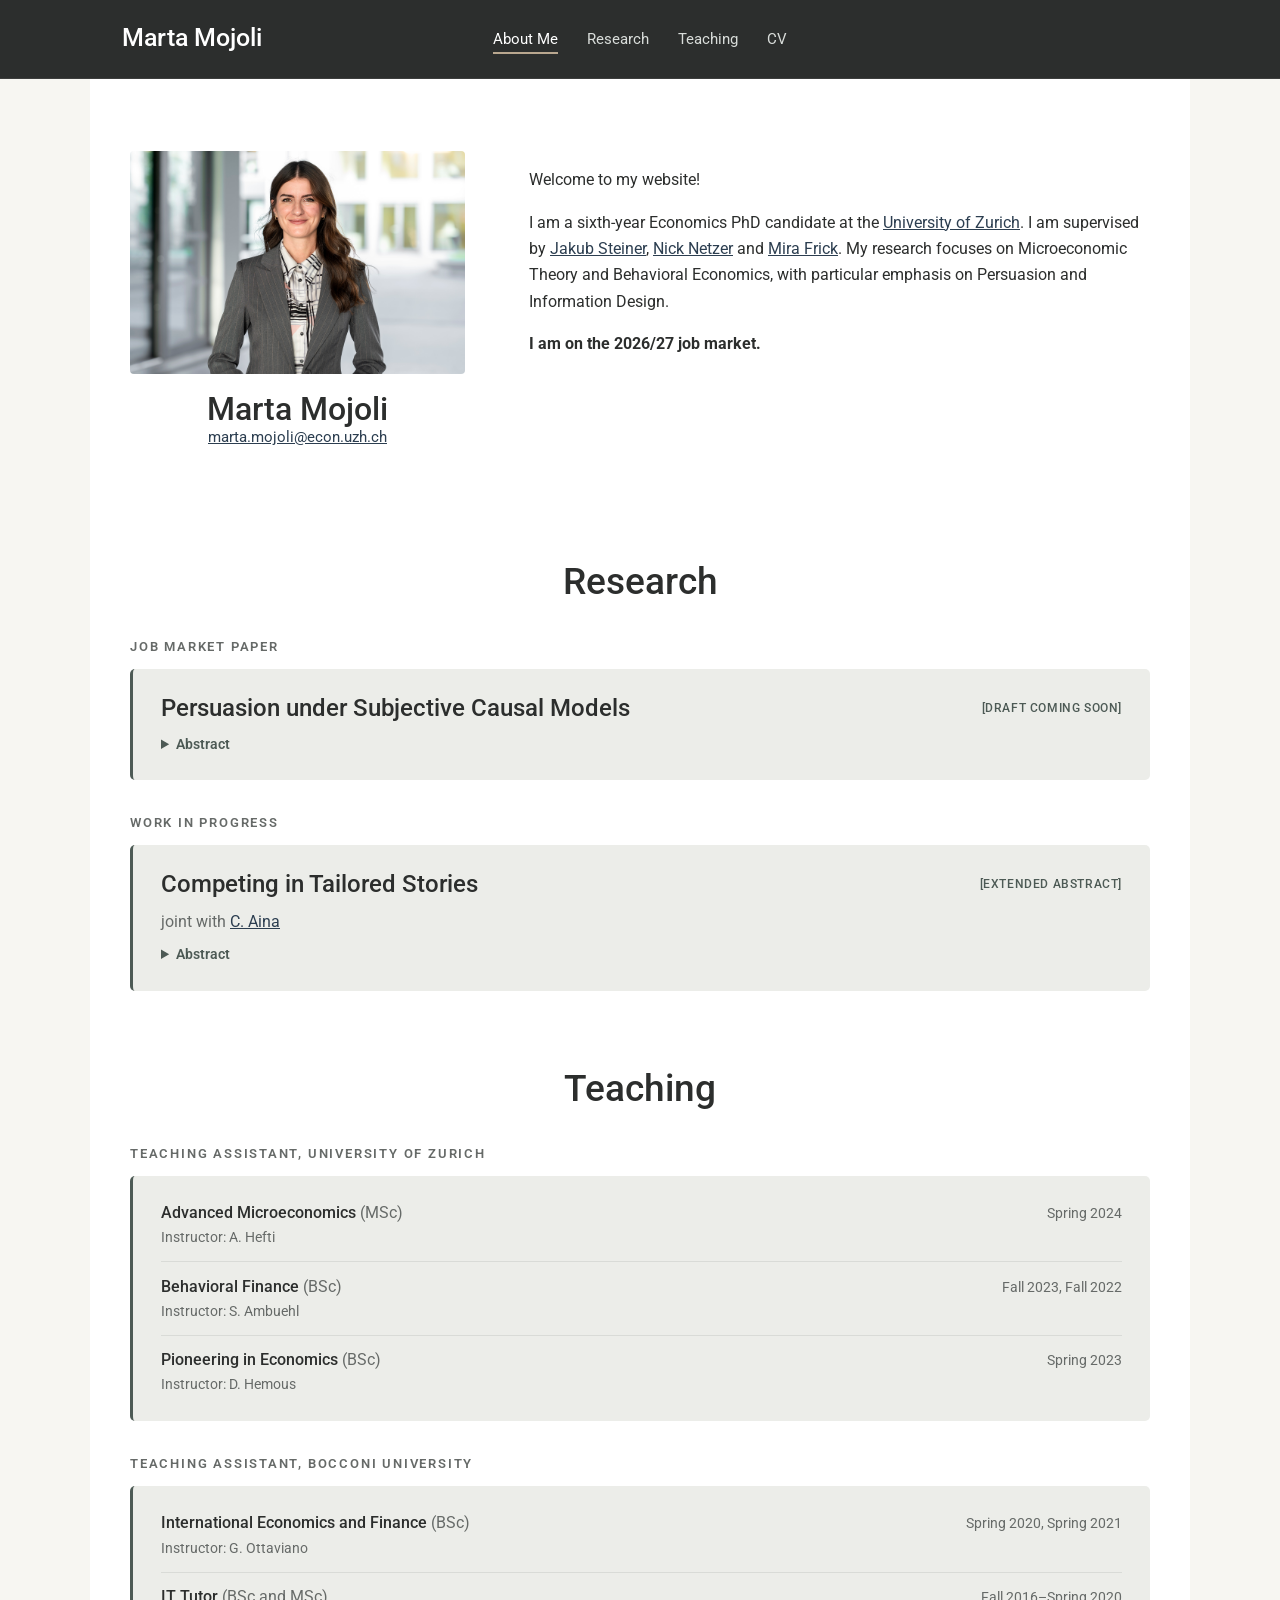
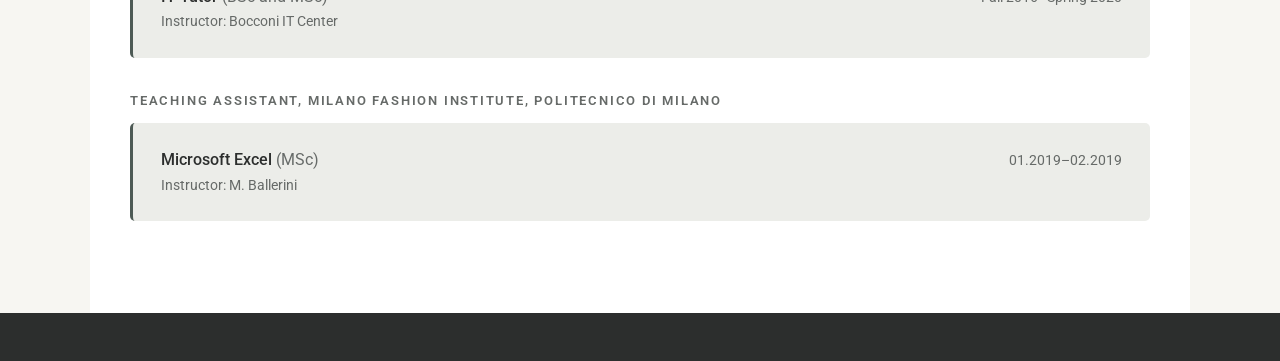
==== index.html @ 92c89078 "Update homepage title and navigation structure" ====
<!DOCTYPE html>
<html lang="en">
<head>
    <meta charset="UTF-8">
    <meta name="viewport" content="width=device-width, initial-scale=1.0">
    <title>Marta Mojoli</title>
    <link rel="stylesheet" href="styles.css">
</head>
<body>
    <nav class="navbar">
        <div class="nav-container">
            <h1 class="nav-title">Marta Mojoli</h1>
            <ul class="nav-menu">
                <li><a href="#about">About Me</a></li>
                <li><a href="#research">Research</a></li>
                <li><a href="#teaching">Teaching</a></li>
                <li><a href="assets/cv.pdf" target="_blank" rel="noopener noreferrer">CV</a></li>
                <!-- <li><a href="contact.html">Contact</a></li> -->
            </ul>
        </div>
    </nav>

    <main class="container">
        <section id="about" class="about-section">
            <div class="about-content">
                <div class="profile-photo">
                    <img src="assets/profile.jpg" alt="Profile Photo" onerror="this.src='assets/placeholder.svg'">
                </div>
                <div class="profile-caption">
                    <h2 class="profile-name">Marta Mojoli</h2>
                    <p class="email"><a href="mailto:marta.mojoli@econ.uzh.ch" style="color: #2c3e50">marta.mojoli@econ.uzh.ch</a></p>
                </div>
                <div class="about-text">
                    <p>Welcome to my website!</p>
                    <p>I am a sixth-year Economics PhD candidate at the <a href="https://www.econ.uzh.ch/en.html" target="_blank" rel="noopener noreferrer" style="color: #2c3e50;">University of Zurich</a>. I am supervised by <a href="https://home.cerge-ei.cz/steiner/" target="_blank" rel="noopener noreferrer" style="color: #2c3e50;">Jakub Steiner</a>, <a href="https://www.econ.uzh.ch/en/people/faculty/netzer.html" target="_blank" rel="noopener noreferrer" style="color: #2c3e50;">Nick Netzer</a> and <a href="https://sites.google.com/site/mirafrickecon/home" target="_blank" rel="noopener noreferrer" style="color: #2c3e50;">Mira Frick</a>. My research focuses on Microeconomic Theory and Behavioral Economics, with particular emphasis on Persuasion and Information Design.</p>
                    <p><strong>I am on the 2026/27 job market.</strong></p>
                </div>
            </div>
        </section>

        <section id="research" class="research-section">
            <h2>Research</h2>

            <p class="research-label">Job Market Paper</p>

            <div class="paper">
                <div class="paper-header">
                    <h4 class="paper-title">Persuasion under Subjective Causal Models</h4>
                    <span class="paper-tag">[draft coming soon]</span>
                </div>
                <details class="paper-abstract">
                    <summary>Abstract</summary>
                    <p>
                        Can a sender exploit the way a receiver interprets information? I study persuasion when the receiver interprets the sender's signal through a subjective causal model, which the sender knows but does not control. The answer depends on whether the receiver regards the signal as a consequence of the state or as one of its causes. In the first case, the sender never gains from a signal that the receiver misinterprets: the sender is weakly worse off than against a Bayesian receiver, and the receiver is never worse off than without information. In the second case, the receiver's posteriors across signal realizations might not average to the prior. The sender can then be strictly better off, and his gain is the receiver's loss: she can be harmed by information that she values.
                    </p>
                </details>
                <!-- <div class="paper-links">
                    <a href="assets/papers/paper1.pdf" class="btn" target="_blank" rel="noopener noreferrer">PDF</a>
                    <a href="assets/slides/paper1_slides.pdf" class="btn" target="_blank" rel="noopener noreferrer">Slides</a>
                </div> -->
            </div>

            <p class="research-label">Work in Progress</p>

            <div class="paper">
                <div class="paper-header">
                    <h4 class="paper-title">Competing in Tailored Stories</h4>
                    <a href="assets/papers/extended_abstract_CTS.pdf" class="paper-tag" target="_blank" rel="noopener noreferrer">[extended abstract]</a>
                </div>
                <p class="paper-authors">joint with <a href="https://chiaraaina.github.io/" target="_blank" rel="noopener noreferrer" style="color: #2c3e50;">C. Aina</a></p>
                <details class="paper-abstract">
                    <summary>Abstract</summary>
                    <p>
                        We study the competition among senders in the supply of models. For example, politicians compete to supply voters with models to interpret data on immigration or economic outcomes; brokers might want clients to interpret the same firm’s performance differently, driven by different incentives. The senders' strategies and the receiver’s beliefs vary with respect to the incentives of the parties involved.
                    </p>
                </details>
                <!-- <div class="paper-links">
                    <a href="assets/papers/paper2.pdf" class="btn" target="_blank" rel="noopener noreferrer">PDF</a>
                    <a href="assets/slides/paper2_slides.pdf" class="btn" target="_blank" rel="noopener noreferrer">Slides</a>
                </div> -->
            </div>
        </section>

        <section id="teaching" class="teaching-section">
    <h2>Teaching</h2>

    <p class="research-label">Teaching Assistant, University of Zurich</p>

    <div class="paper">
        <ul class="course-list">
            <li class="course">
                <div>
                    <p class="course-name">Advanced Microeconomics <span class="course-level">(MSc)</span></p>
                    <p class="course-instructor">Instructor: A. Hefti</p>
                </div>
                <p class="course-term">Spring 2024</p>
            </li>
            <li class="course">
                <div>
                    <p class="course-name">Behavioral Finance <span class="course-level">(BSc)</span></p>
                    <p class="course-instructor">Instructor: S. Ambuehl</p>
                </div>
                <p class="course-term">Fall 2023, Fall 2022</p>
            </li>
            <li class="course">
                <div>
                    <p class="course-name">Pioneering in Economics <span class="course-level">(BSc)</span></p>
                    <p class="course-instructor">Instructor: D. Hemous</p>
                </div>
                <p class="course-term">Spring 2023</p>
            </li>
        </ul>
    </div>

    <p class="research-label">Teaching Assistant, Bocconi University</p>

    <div class="paper">
        <ul class="course-list">
            <li class="course">
                <div>
                    <p class="course-name">International Economics and Finance <span class="course-level">(BSc)</span></p>
                    <p class="course-instructor">Instructor: G. Ottaviano</p>
                </div>
                <p class="course-term">Spring 2020, Spring 2021</p>
            </li>
            <li class="course">
                <div>
                    <p class="course-name">IT Tutor <span class="course-level">(BSc and MSc)</span></p>
                    <p class="course-instructor">Instructor: Bocconi IT Center</p>
                </div>
                <p class="course-term">Fall 2016–Spring 2020</p>
            </li>
        </ul>
    </div>

    <p class="research-label">Teaching Assistant, Milano Fashion Institute, Politecnico di Milano</p>

    <div class="paper">
        <ul class="course-list">
            <li class="course">
                <div>
                    <p class="course-name">Microsoft Excel <span class="course-level">(MSc)</span></p>
                    <p class="course-instructor">Instructor: M. Ballerini</p>
                </div>
                <p class="course-term">01.2019–02.2019</p>
            </li>
        </ul>
    </div>
</section>

    </main>

    <footer>

    </footer>

    <script>
        // Highlight the menu entry of the section currently on screen
        const menuLinks = document.querySelectorAll('.nav-menu a[href^="#"]');
        const menuSections = [...menuLinks].map(a => document.querySelector(a.getAttribute('href')));

        function highlightMenu() {
            // a section counts as current once its top passes a line one third down the window
            const line = window.innerHeight / 3;
            let current = 0;
            menuSections.forEach((section, i) => {
                if (section.getBoundingClientRect().top <= line) current = i;
            });
            // at the very bottom of the page the last section wins
            if (window.innerHeight + window.scrollY >= document.documentElement.scrollHeight - 2) {
                current = menuSections.length - 1;
            }
            menuLinks.forEach((a, i) => a.classList.toggle('active', i === current));
        }

        window.addEventListener('scroll', highlightMenu, { passive: true });
        window.addEventListener('resize', highlightMenu);
        highlightMenu();
    </script>
</body>
</html>
---- styles.css ----
/* =========================================================
   FONTS
   ========================================================= */

@import url('https://fonts.googleapis.com/css2?family=Roboto:wght@400;500;600;700&display=swap');


/* =========================================================
   COLORS
   ========================================================= */

:root {

    /* Backgrounds */
    --background: #F7F6F2;
    --surface: #FFFFFF;
    --surface-soft: #ECEDE9;

    /* Text */
    --text: #2C2E2D;
    --text-muted: #666A68;

    /* Accent */
    --accent: #4D5A55;
    --accent-dark: #3B4743;
    --accent-light: #DCE2DF;

    /* Borders */
    --border: #D9DBD7;

    /* Navigation */
    --navbar: #2C2E2D;

    /* Secondary accent */
    --taupe: #B9A78F;
}


/* =========================================================
   GLOBAL STYLES
   ========================================================= */

* {
    margin: 0;
    padding: 0;
    box-sizing: border-box;

    font-family: 'Roboto', sans-serif;
}

html {
    scroll-behavior: smooth;
    font-family: 'Roboto', sans-serif;
}

body {
    font-family: 'Roboto', sans-serif;
    line-height: 1.65;
    color: var(--text);
    background-color: var(--background);
}


/* Make sure form elements also use Roboto */

button,
input,
textarea,
select {
    font-family: 'Roboto', sans-serif;
}


/* =========================================================
   NAVIGATION BAR
   ========================================================= */

.navbar {
    background-color: var(--navbar);
    color: #FFFFFF;

    padding: 1.15rem 0;

    border-bottom: 1px solid rgba(255, 255, 255, 0.08);

    position: sticky;
    top: 0;
    z-index: 1000;
}

.nav-container {
    max-width: 1100px;
    margin: 0 auto;
    padding: 0 2rem;

    display: grid;
    grid-template-columns: 1fr auto 1fr;
    align-items: center;
}

/* .nav-container {
    max-width: 1100px;
    margin: 0 auto;
    padding: 0 2rem;

    display: flex;
    justify-content: space-between;
    align-items: center;
    flex-wrap: wrap;
} */

.nav-title {
    font-size: 1.55rem;
    font-weight: 500;
    color: #FFFFFF;
}

.nav-menu {
    display: flex;
    list-style: none;
    gap: 1.8rem;
}

.nav-menu a {
    color: #D9DDDA;

    text-decoration: none;

    font-size: 0.92rem;
    font-weight: 400;

    transition: color 0.2s ease;
}

.nav-menu a:hover,
.nav-menu a.active {
    color: #B9C5BF;
}

/* Menu entry of the section currently on screen (set by the script at the end of index.html) */
.nav-menu a.active {
    color: #FFFFFF;
    padding-bottom: 0.3rem;
    border-bottom: 2px solid var(--taupe);
}


/* =========================================================
   MAIN CONTAINER
   ========================================================= */

.container {
    max-width: 1100px;
    margin: 0 auto;

    padding: 4rem 2.5rem;

    background-color: var(--surface);

    box-shadow: none;
    border-radius: 0;

    min-height: calc(100vh - 150px);
}


/* =========================================================
   ONE-PAGE LAYOUT
   ========================================================= */

/* Keep the sticky navigation bar from covering a section title reached from a menu link */
main section {
    scroll-margin-top: 90px;
}

.research-section {
    padding-top: 3rem;
}


/* =========================================================
   ABOUT ME
   ========================================================= */

.about-section {
    padding: 0.5rem 0 4rem;
}

/* Two columns. Row 1: photo and text, centered on each other.
   Row 2: name and email, under the photo. */
.about-content {
    display: grid;
    grid-template-columns: 335px 1fr;   /* first value = photo width (was 300px) */
    gap: 0 4rem;
    align-items: center;
}

/* .about-content {
    display: flex;
    gap: 4rem;
    align-items: center;
    flex-wrap: wrap;
} */

/* .profile-photo {
    flex: 0 0 300px;
} */

.profile-photo {
    flex: 0 0 335px;
}

.profile-caption {
    text-align: center;
}

.profile-name {
    margin-top: 1rem;
    font-size: 2rem;
    font-weight: 500;
    line-height: 1.2;
    color: var(--text);
}

.profile-caption .email {
    margin-top: 0;        /* space between name and email (was 0.3rem) */
    line-height: 1.3;     /* tighter line box, also brings the email closer to the name */
    font-size: 0.95rem;
    color: var(--text-muted);
}

.profile-photo img {
    display: block;   /* no stray gap under the image, so the text centers on the picture itself */
    width: 100%;
    height: auto;

    border-radius: 4px;

    box-shadow: none;
}

.about-text {
    flex: 1;
    min-width: 300px;

    grid-column: 2;
    grid-row: 1;
}

.about-text h2 {
    color: var(--text);

    margin-bottom: 0.6rem;

    font-size: 3rem;
    font-weight: 500;
    line-height: 1.1;
}

.about-text p {
    margin-bottom: 1rem;
    text-align: left;
}

/* The last paragraph's bottom margin would shift the text block off center */
.about-text p:last-child {
    margin-bottom: 0;
}

.about-text .email {
    font-style: normal;

    color: var(--text-muted);

    margin-top: 0.5rem;
    margin-bottom: 1.5rem;

    font-size: 0.95rem;
}


/* =========================================================
   SECTION HEADINGS
   ========================================================= */

.research-section h2,
.teaching-section h2,
.cv-section h2,
.contact-section h2 {
    color: var(--text);

    margin-bottom: 2rem;

    font-size: 2.3rem;
    font-weight: 500;
    line-height: 1.2;
}

/* The "Research" and "Teaching" titles are centered */
.research-section h2,
.teaching-section h2 {
    text-align: center;
}

.research-category {
    margin-bottom: 3rem;
}

.research-category h3 {
    color: var(--text-muted);

    font-size: 0.82rem;
    font-weight: 600;

    letter-spacing: 0.08em;
    text-transform: uppercase;

    margin-bottom: 1.5rem;
    padding-bottom: 0.7rem;

    border-bottom: 1px solid var(--border);
}


/* =========================================================
   PAPERS
   ========================================================= */

.paper {
    background-color: var(--surface-soft);

    padding: 1.5rem 1.75rem;

    margin-bottom: 1.75rem;

    border-radius: 5px;

    border-left: 3px solid var(--accent);
}

.paper-title {
    color: var(--text);

    font-size: 1.5rem;
    font-weight: 500;

    line-height: 1.3;

    margin-bottom: 0.5rem;
}

.paper-header {
    display: flex;
    align-items: center;
    flex-wrap: wrap;

    gap: 0.75rem;

    margin-bottom: 0.5rem;
}

.paper-header .paper-title {
    margin-bottom: 0;
}

.paper-tag {
    font-size: 0.75rem;

    font-weight: 500;

    letter-spacing: 0.05em;

    color: var(--accent);

    text-decoration: none;

    text-transform: uppercase;
}

.paper-header .paper-tag {
    margin-left: auto;
}

.paper-tag:hover {
    color: var(--accent-dark);
    text-decoration: none;
}

.paper-authors {
    color: var(--text-muted);
    margin-bottom: 0.5rem;
}

.paper-venue {
    color: var(--text-muted);

    font-size: 0.95rem;

    margin-bottom: 1rem;
}

.paper-abstract {
    margin-bottom: 1rem;
    text-align: left;
}

/* Group label above a box: "Job Market Paper", "Work in Progress" */
.research-label {
    color: var(--text-muted);

    font-size: 0.8rem;
    font-weight: 600;

    letter-spacing: 0.14em;
    text-transform: uppercase;

    margin: 2rem 0 0.75rem;
}

/* Status line under the title: "Draft available upon request" */
.paper-status {
    color: var(--text-muted);

    font-size: 0.9rem;
    font-style: italic;

    margin-bottom: 0.5rem;
}

/* Collapsible abstract: the clickable word "Abstract" */
.paper-abstract summary {
    cursor: pointer;

    color: var(--accent);

    font-size: 0.9rem;
    font-weight: 600;
}

.paper-abstract summary:hover {
    color: var(--accent-dark);
}

/* The abstract text, shown when open */
.paper-abstract p {
    margin-top: 0.6rem;
}

/* Whatever comes last in a box adds no extra space at the bottom */
.paper > :last-child {
    margin-bottom: 0;
}

.paper-links {
    display: flex;
    gap: 1rem;
    flex-wrap: wrap;
}

.teaching-section {
    padding-top: 3rem;
}

.course-list {
    list-style: none;
}

/* One course per row: name and instructor on the left, terms on the right */
.course {
    display: flex;
    justify-content: space-between;
    align-items: baseline;
    gap: 1.5rem;
    padding: 0.7rem 0;
    border-top: 1px solid var(--border);
}

.course:first-child {
    border-top: none;
    padding-top: 0;
}

.course:last-child {
    padding-bottom: 0;
}

.course-name {
    font-weight: 500;
}

.course-level {
    font-weight: 400;
    color: var(--text-muted);
}

.course-instructor,
.course-term {
    color: var(--text-muted);
    font-size: 0.9rem;
}

.course-term {
    text-align: right;
    flex-shrink: 0;
}

/* =========================================================
   CV
   ========================================================= */

.cv-section h2 {
    margin-bottom: 2rem;
}

.cv-content {
    text-align: center;
    padding: 2rem 0;
}

.cv-download {
    margin: 2rem 0;
}

.cv-note {
    margin-top: 2rem;
    color: var(--text-muted);
}


/* =========================================================
   CONTACT
   ========================================================= */

.contact-content {
    display: grid;

    grid-template-columns:
        repeat(auto-fit, minmax(300px, 1fr));

    gap: 1.5rem;
}

.contact-item {
    background-color: var(--background);

    padding: 1.5rem;

    border-radius: 5px;

    border: 1px solid var(--border);
}

.contact-item h3 {
    color: var(--text);

    margin-bottom: 1rem;

    font-size: 1.35rem;
    font-weight: 500;

    display: flex;
    align-items: center;
}

.contact-item p {
    color: var(--text-muted);

    line-height: 1.8;
}

.contact-item a {
    color: var(--accent);

    text-decoration: none;

    transition: color 0.2s ease;
}

.contact-item a:hover {
    color: var(--accent-dark);
    text-decoration: underline;
}


/* =========================================================
   BUTTONS
   ========================================================= */

.btn-primary {
    display: inline-block;

    padding: 0.75rem 1.5rem;

    background-color: transparent;

    color: var(--accent);

    text-decoration: none;

    border-radius: 3px;

    border: 1px solid var(--accent);

    font-size: 0.95rem;
    font-weight: 500;

    transition:
        background-color 0.2s ease,
        color 0.2s ease,
        border-color 0.2s ease;
}

.btn-primary:hover {
    background-color: var(--accent);

    color: #FFFFFF;

    border-color: var(--accent);
}


/* =========================================================
   LINKS
   ========================================================= */

.custom-link {
    color: var(--accent);

    text-decoration: none;

    transition: color 0.2s ease;
}

.custom-link:hover {
    color: var(--accent-dark);
}


/* =========================================================
   FOOTER
   ========================================================= */

footer {
    background-color: var(--navbar);

    color: #D9DDDA;

    text-align: center;

    padding: 1.5rem;

    margin-top: 0;

    font-size: 0.85rem;
}


/* =========================================================
   RESPONSIVE DESIGN
   ========================================================= */

/* Medium widths: the text is taller than the photo, so line up its first line
   with the top of the photo and let it run alongside the photo and the name */
@media (min-width: 769px) and (max-width: 980px) {

    .about-content {
        align-items: start;
    }

    .about-text {
        grid-row: 1 / span 2;
    }
}

@media (max-width: 768px) {

    /* .nav-container {
        flex-direction: column;
        gap: 1rem;
    } */

    .nav-container {
        grid-template-columns: 1fr;
        justify-items: center;
        gap: 1rem;
    }

    .nav-menu {
        gap: 1rem;
        flex-wrap: wrap;
        justify-content: center;
    }

    .container {
        margin: 0;
        padding: 2.5rem 1.25rem;
    }

    /* .about-content {
        flex-direction: column;
        align-items: flex-start;
    } */

    .about-content {
        grid-template-columns: 1fr;
    }

    .about-text {
        grid-column: auto;
        grid-row: auto;
        margin-top: 1.5rem;
    }

    .profile-photo {
        flex: 1;
        max-width: 100%;
    }

    .about-text h2 {
        font-size: 2.5rem;
    }

    .contact-content {
        grid-template-columns: 1fr;
    }
}


@media (max-width: 480px) {

    .nav-title {
        font-size: 1.4rem;
    }

    .nav-menu {
        font-size: 0.9rem;
    }

    .research-section h2,
    .teaching-section h2,
    .cv-section h2,
    .contact-section h2 {
        font-size: 2rem;
    }

    .paper-title {
        font-size: 1.3rem;
    }
}
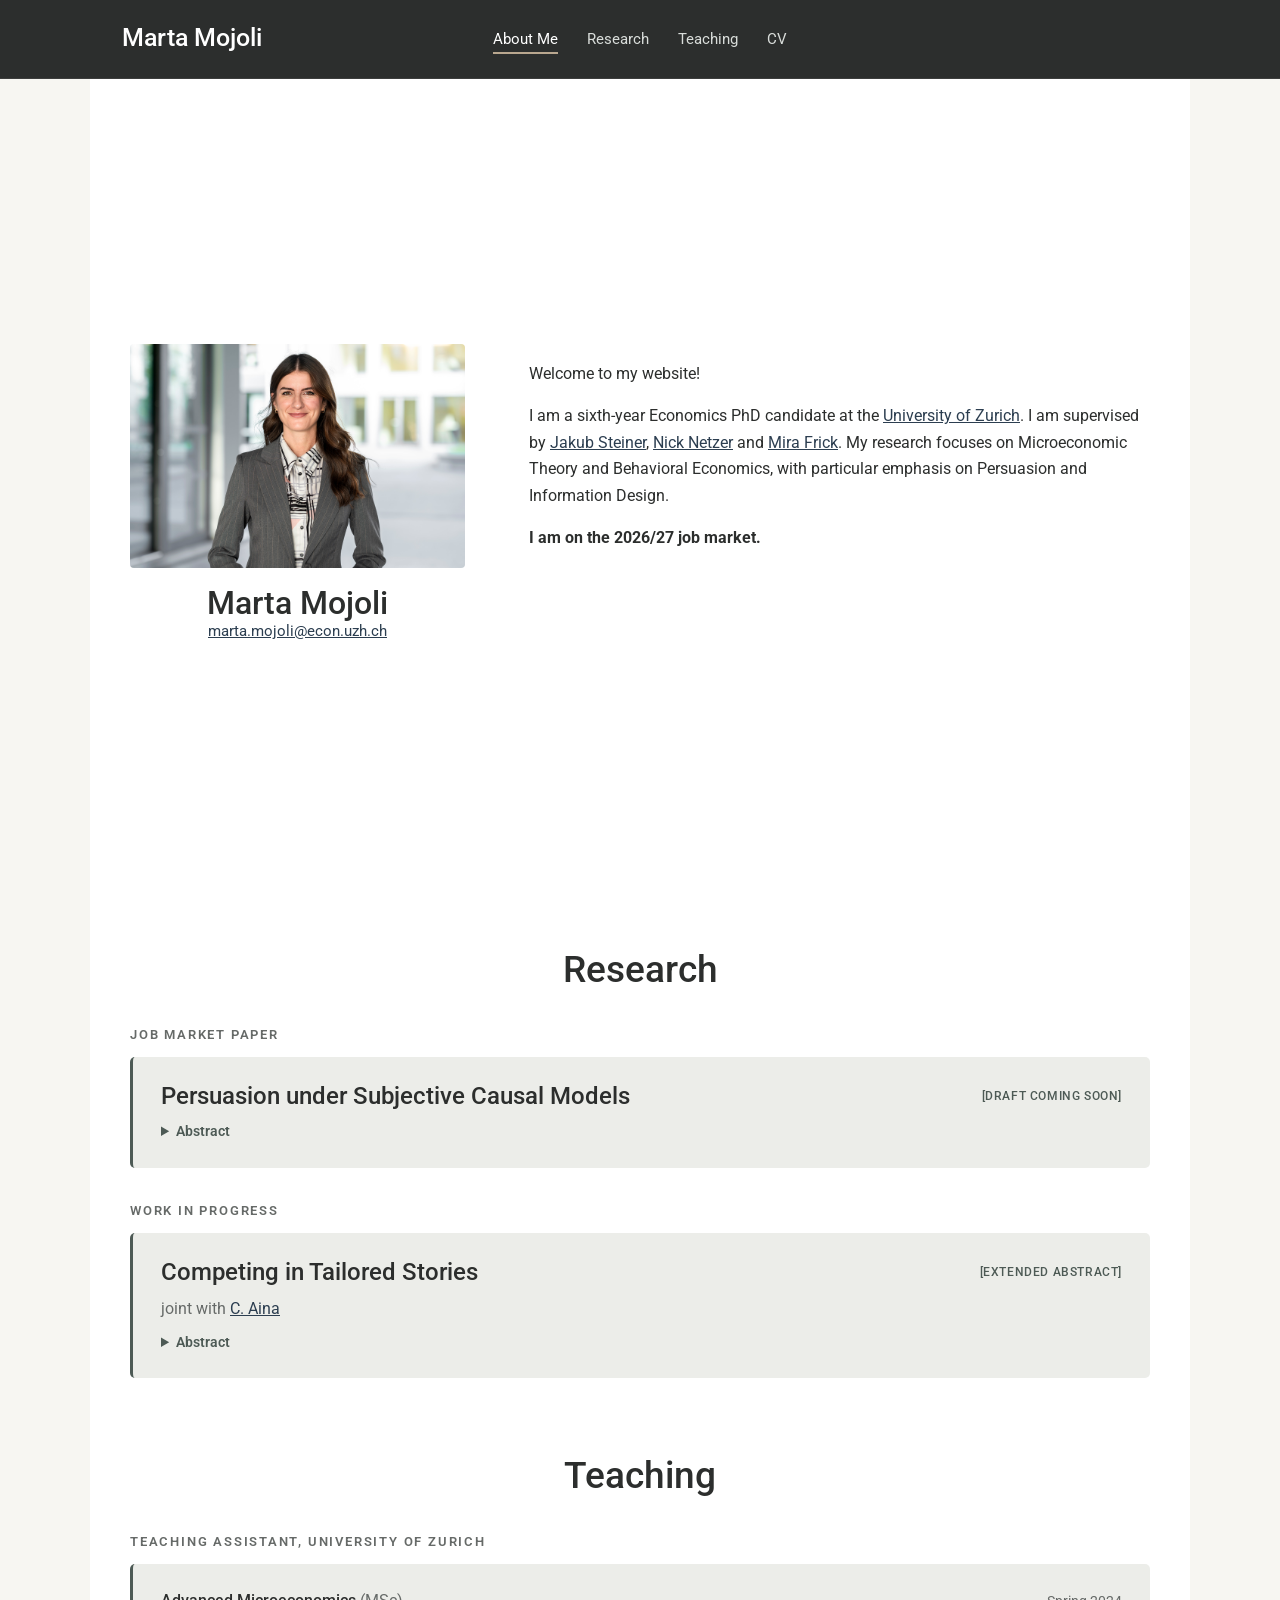
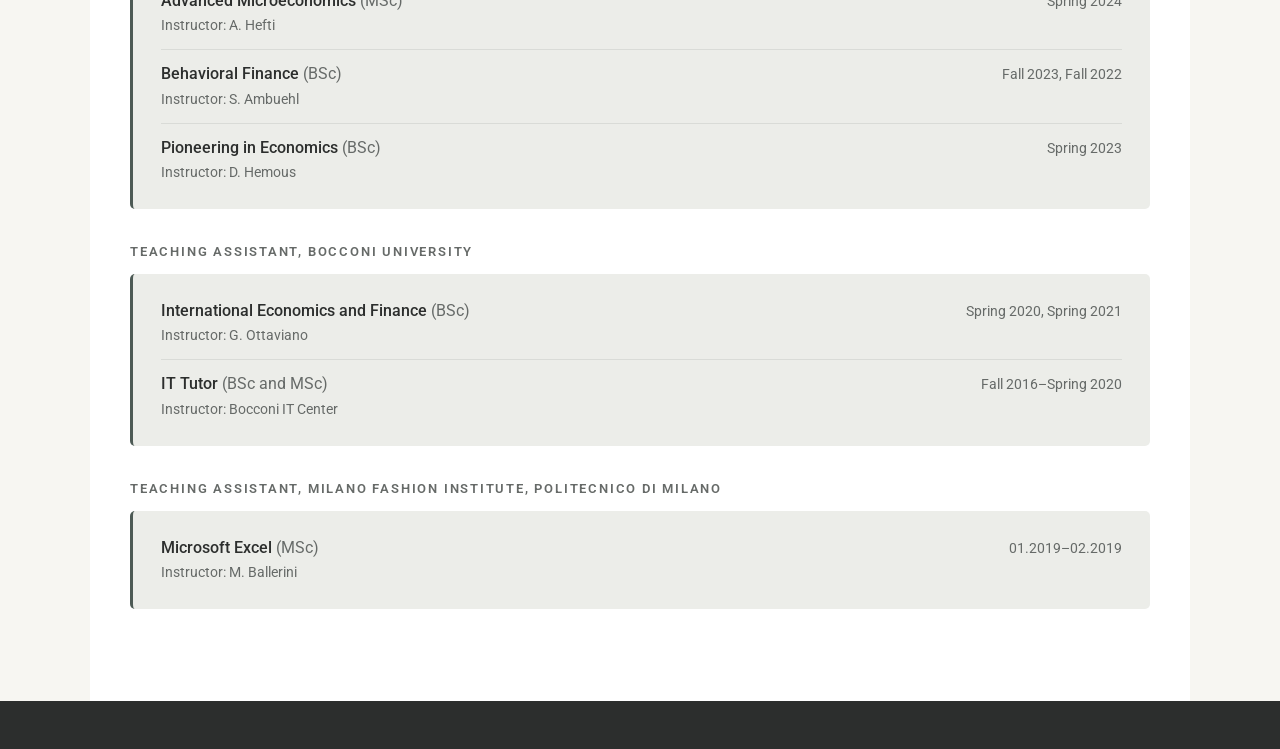
==== commit d03a268f: "Add favicon link to index.html" ====
--- a/index.html
+++ b/index.html
@@ -5,6 +5,7 @@
     <meta name="viewport" content="width=device-width, initial-scale=1.0">
     <title>Marta Mojoli</title>
     <link rel="stylesheet" href="styles.css">
+    <link rel="icon" type="image/png" href="/favicon.png">
 </head>
 <body>
     <nav class="navbar">
--- a/styles.css
+++ b/styles.css
@@ -184,6 +184,15 @@
 
 .about-section {
     padding: 0.5rem 0 4rem;
+}
+
+/* The About block fills the first screen, so Research starts below it */
+.about-section {
+    min-height: calc(100vh - 143px);
+    min-height: calc(100svh - 143px);
+    display: flex;
+    flex-direction: column;
+    justify-content: center;
 }
 
 /* Two columns. Row 1: photo and text, centered on each other.
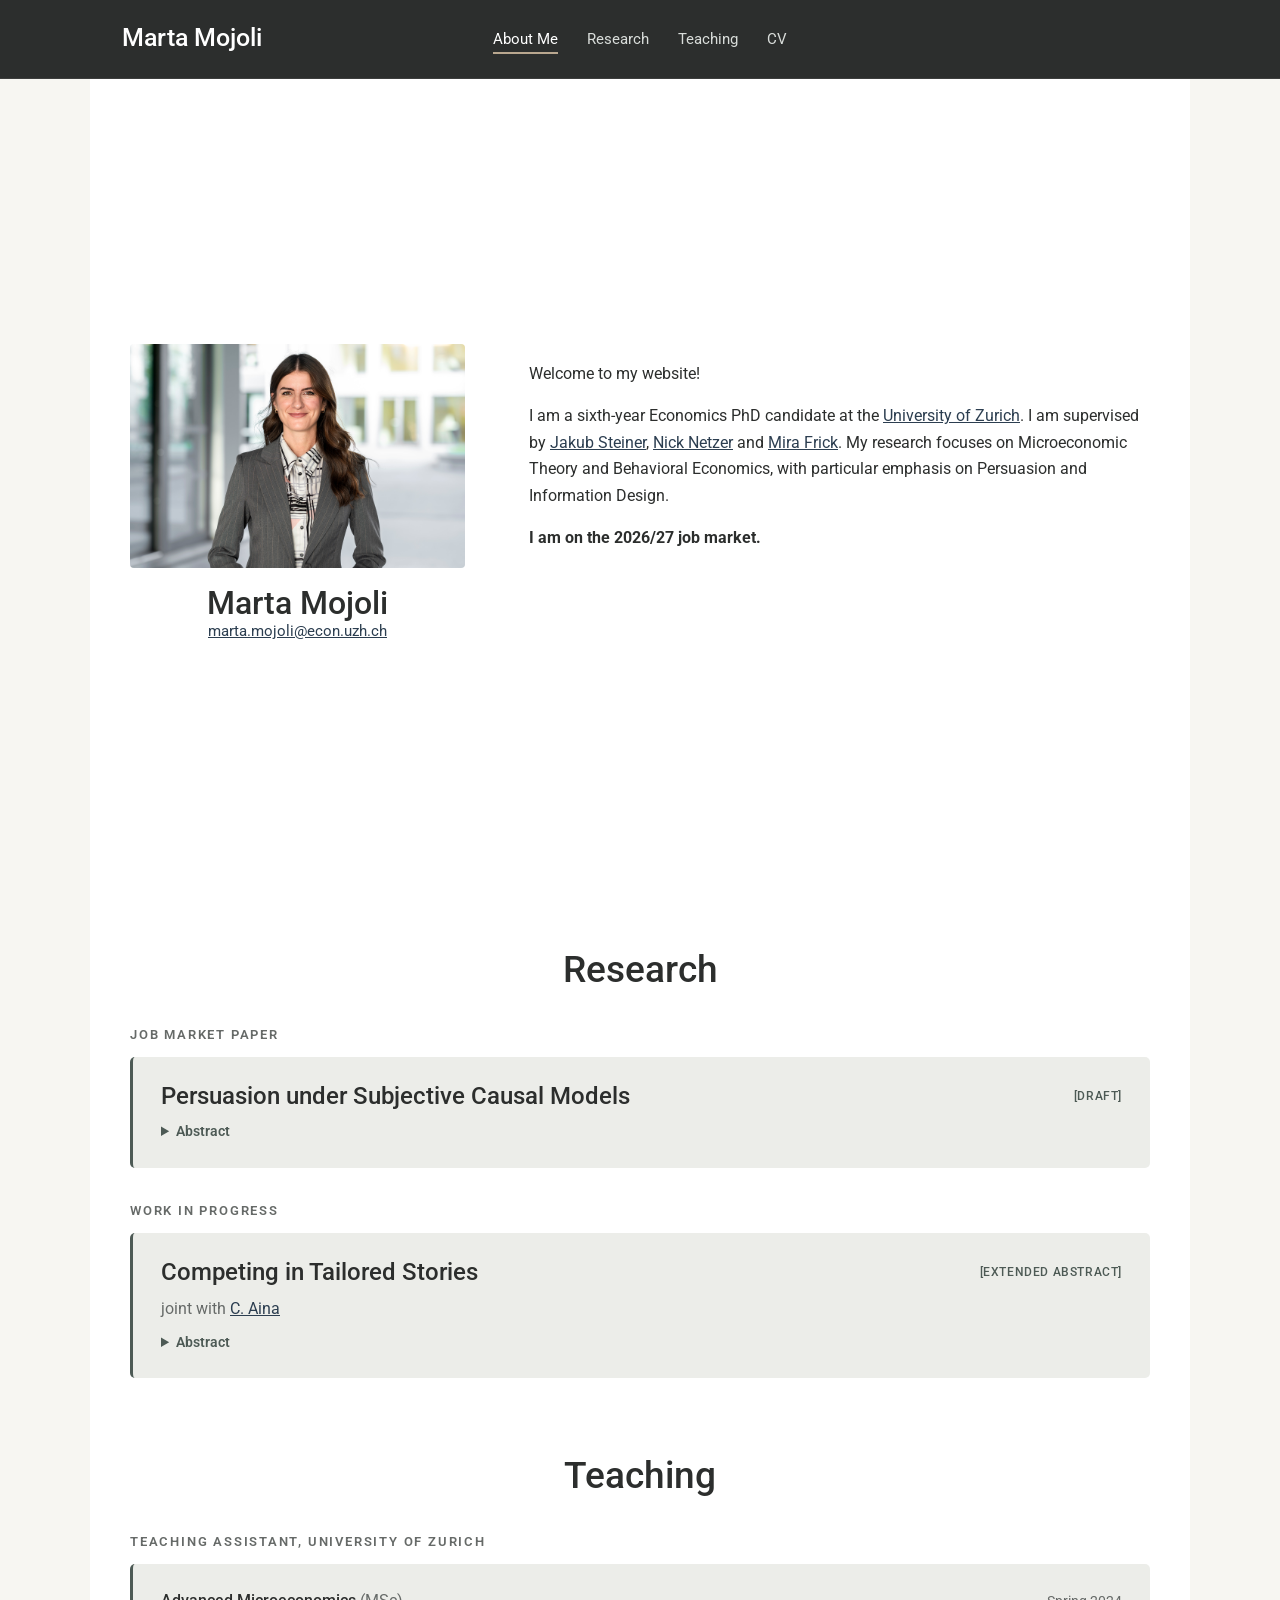
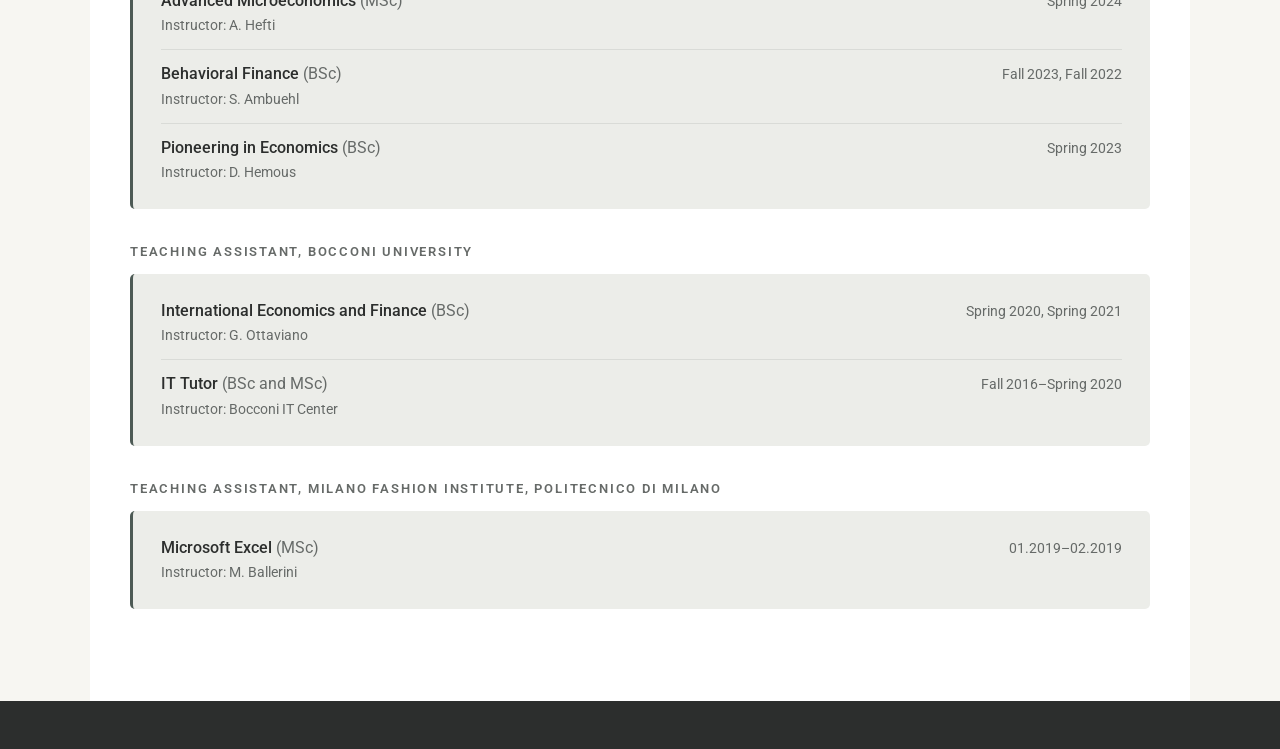
==== commit a9c95619: "Update paper tag to link to draft PDF" ====
--- a/index.html
+++ b/index.html
@@ -5,7 +5,7 @@
     <meta name="viewport" content="width=device-width, initial-scale=1.0">
     <title>Marta Mojoli</title>
     <link rel="stylesheet" href="styles.css">
-    <link rel="icon" type="image/png" href="/favicon.png">
+    <link rel="icon" type="image/png" href="favicon-editorial-dark-64.png">
 </head>
 <body>
     <nav class="navbar">
@@ -47,7 +47,8 @@
             <div class="paper">
                 <div class="paper-header">
                     <h4 class="paper-title">Persuasion under Subjective Causal Models</h4>
-                    <span class="paper-tag">[draft coming soon]</span>
+                    <a href="assets/papers/mojoli_jmp.pdf" class="paper-tag" target="_blank" rel="noopener noreferrer">[draft]</a>
+                    <!-- <span class="paper-tag">[draft coming soon]</span> -->
                 </div>
                 <details class="paper-abstract">
                     <summary>Abstract</summary>
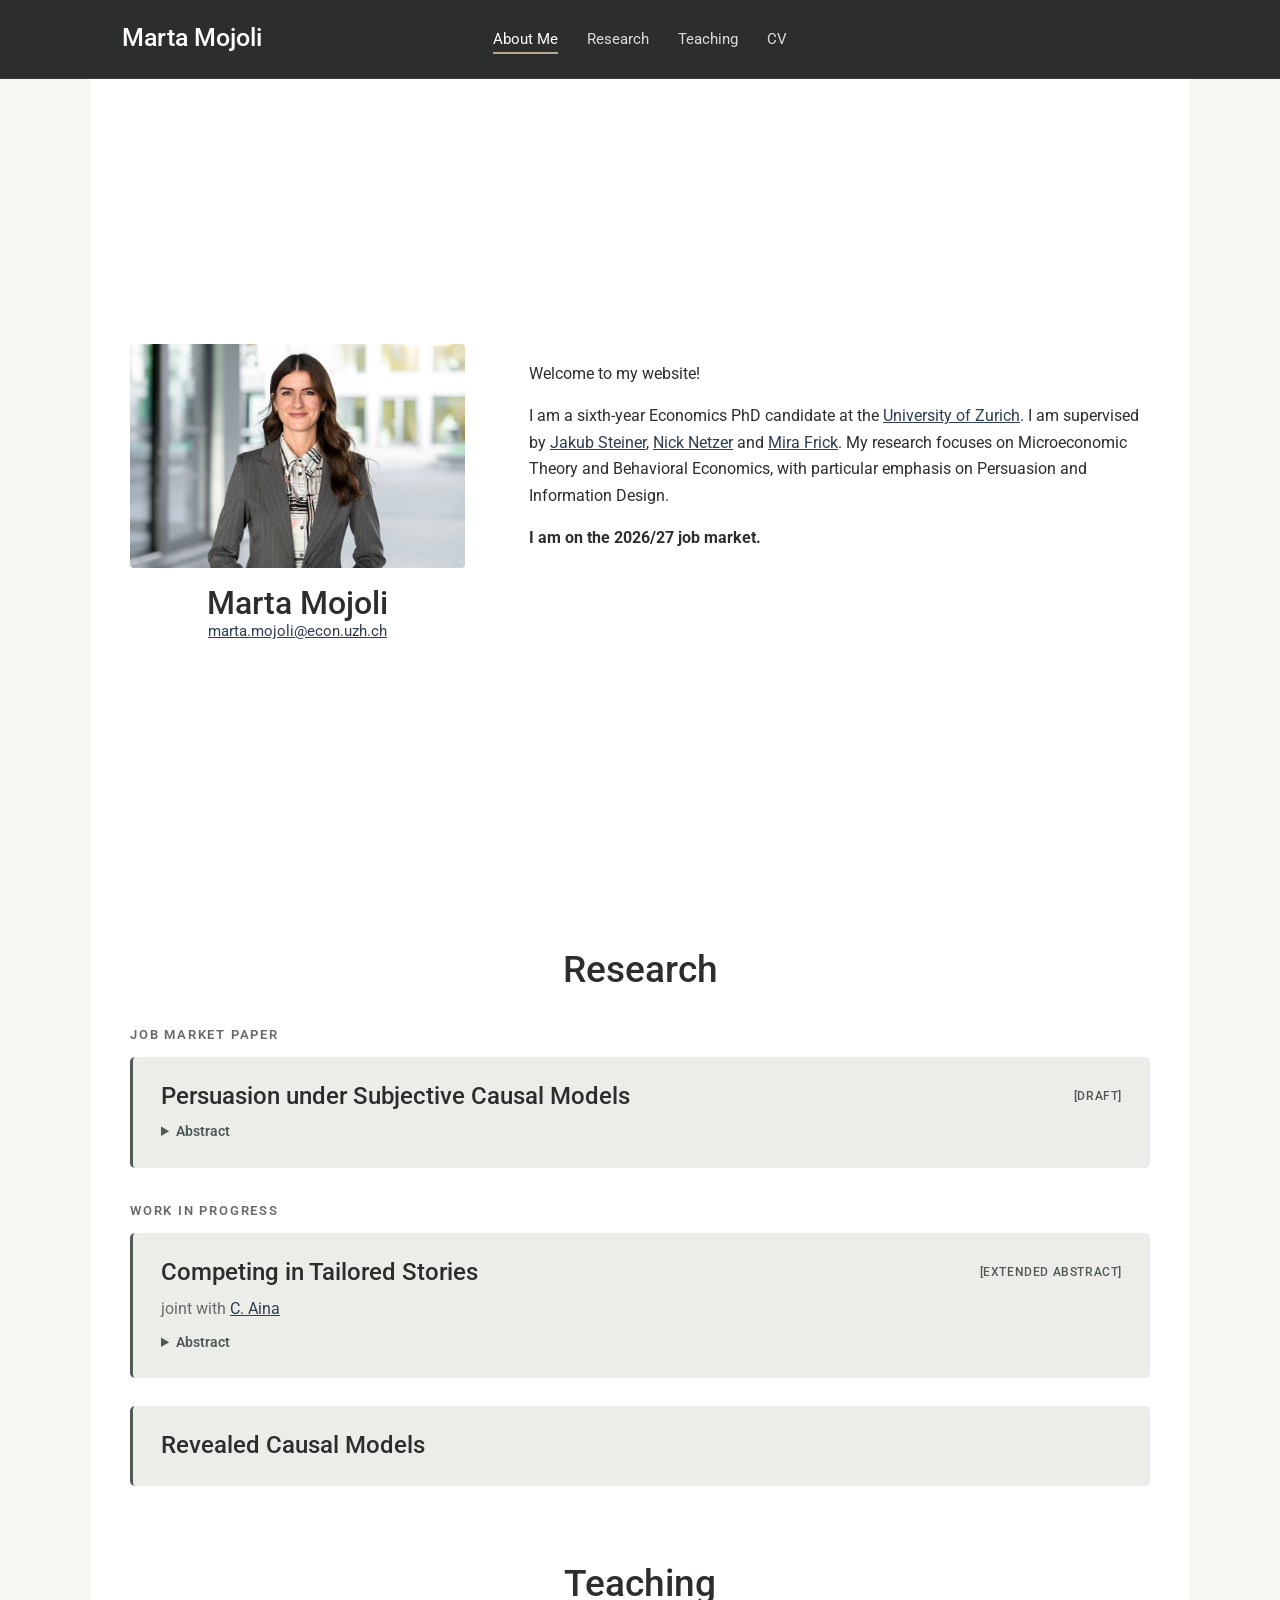
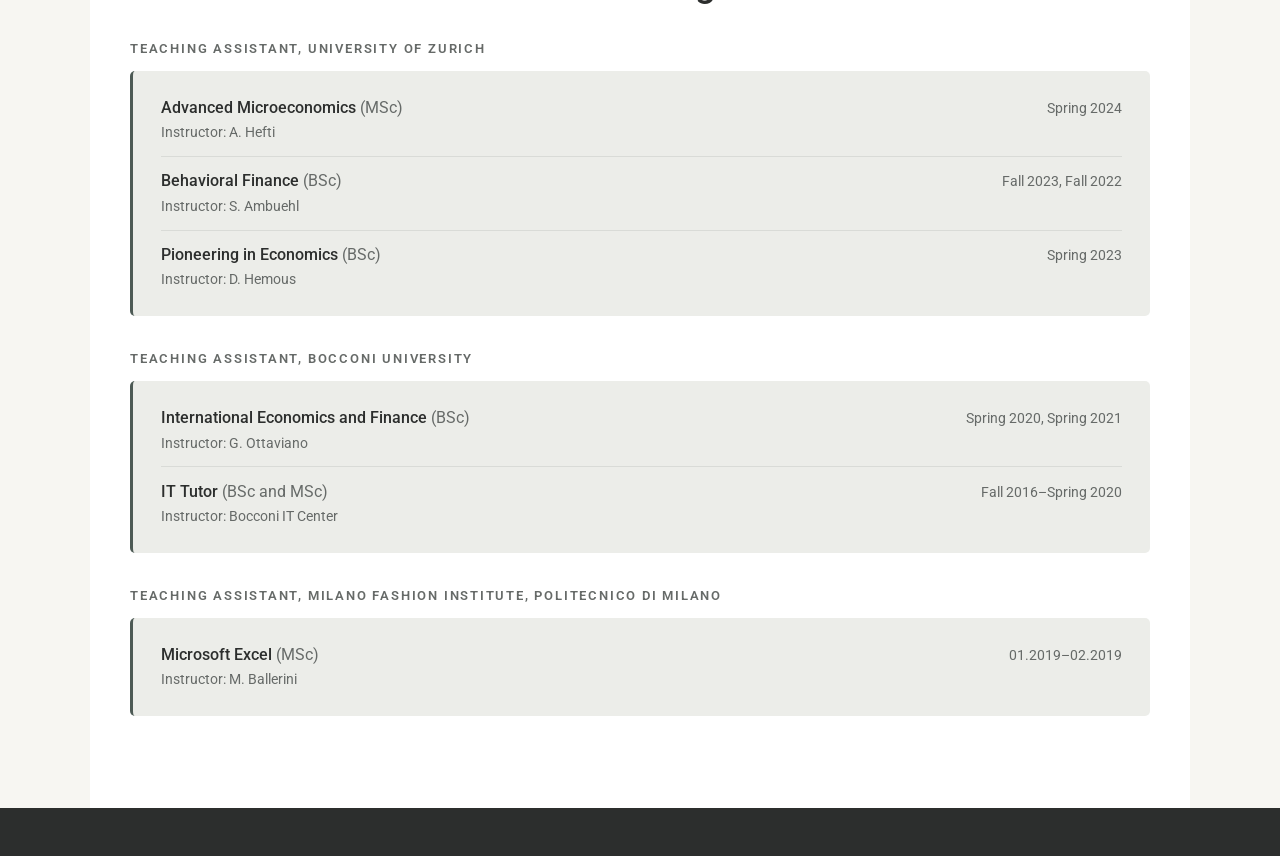
==== commit 740f976b: "Add new paper section for 'Revealed Causal Models' Added a new paper section for 'Revealed Causal Mo" ====
--- a/index.html
+++ b/index.html
@@ -81,6 +81,17 @@
                     <a href="assets/slides/paper2_slides.pdf" class="btn" target="_blank" rel="noopener noreferrer">Slides</a>
                 </div> -->
             </div>
+
+            <div class="paper">
+                <div class="paper-header">
+                    <h4 class="paper-title">Revealed Causal Models</h4>
+                </div>
+                <!-- <div class="paper-links">
+                    <a href="assets/papers/paper2.pdf" class="btn" target="_blank" rel="noopener noreferrer">PDF</a>
+                    <a href="assets/slides/paper2_slides.pdf" class="btn" target="_blank" rel="noopener noreferrer">Slides</a>
+                </div> -->
+            </div>
+            
         </section>
 
         <section id="teaching" class="teaching-section">
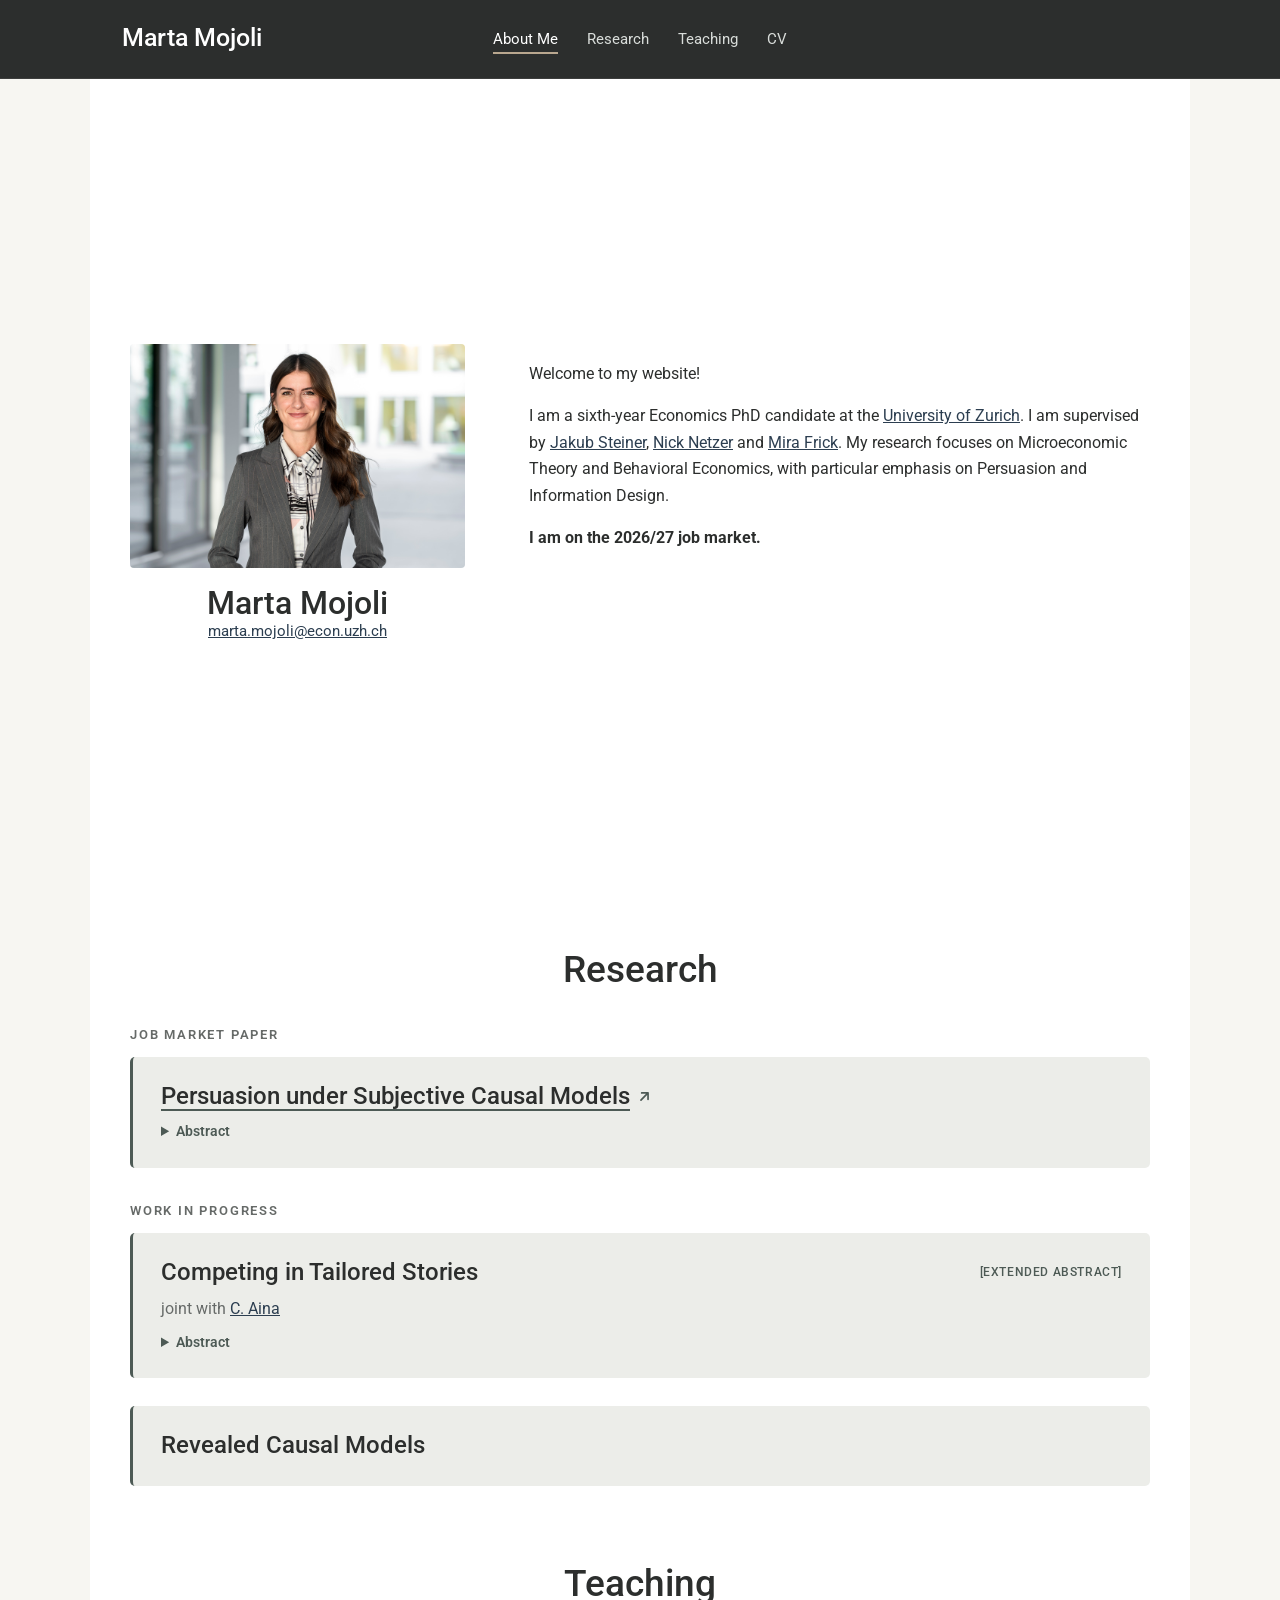
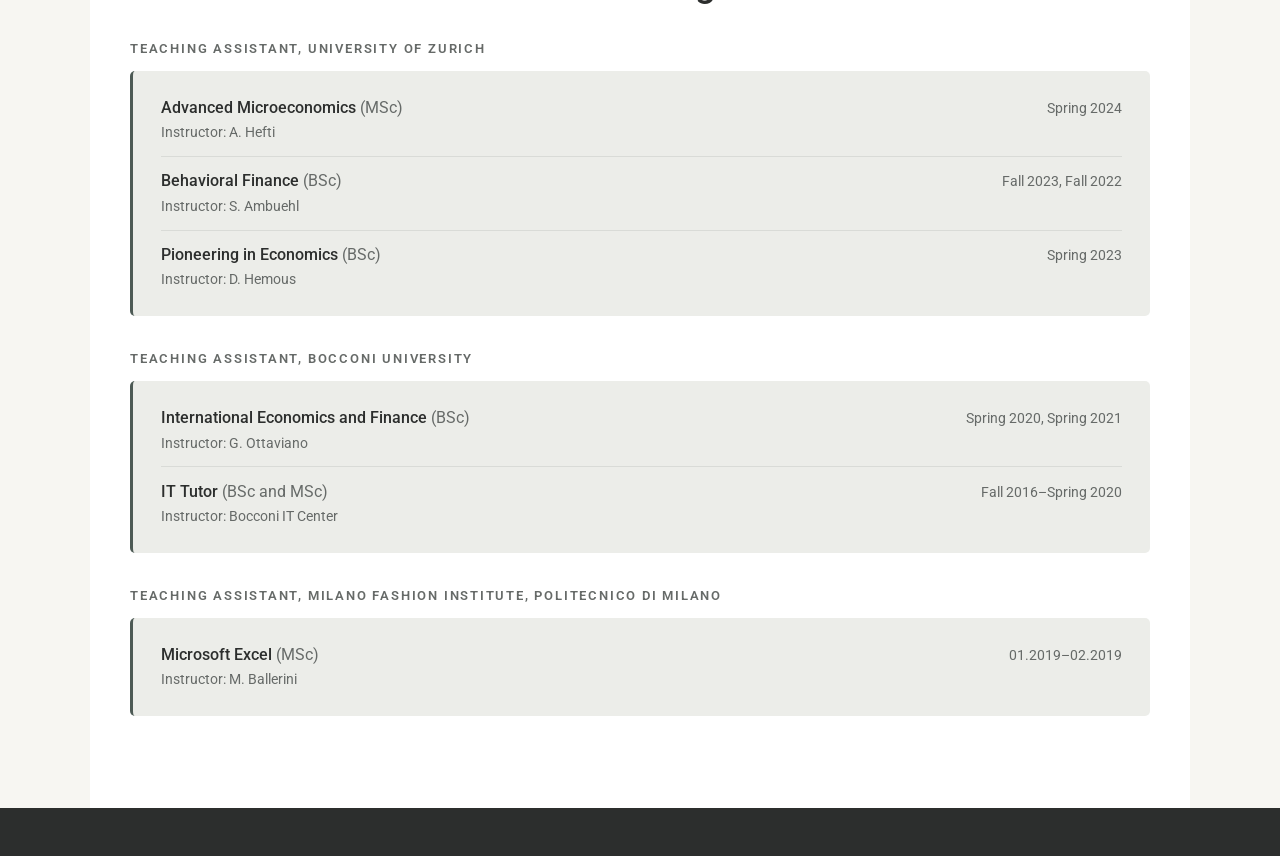
==== commit cb6f5184: "Make the JMP title link to the draft PDF Replace the small [draft] tag with a clickable, underlined " ====
--- a/index.html
+++ b/index.html
@@ -46,8 +46,7 @@
 
             <div class="paper">
                 <div class="paper-header">
-                    <h4 class="paper-title">Persuasion under Subjective Causal Models</h4>
-                    <a href="assets/papers/mojoli_jmp.pdf" class="paper-tag" target="_blank" rel="noopener noreferrer">[draft]</a>
+                    <h4 class="paper-title"><a href="assets/papers/mojoli_jmp.pdf" class="paper-title-link" target="_blank" rel="noopener noreferrer">Persuasion under Subjective Causal Models<svg class="paper-title-icon" viewBox="0 0 24 24" fill="none" stroke="currentColor" stroke-width="2.4" stroke-linecap="round" stroke-linejoin="round" aria-hidden="true"><path d="M7 17 17 7M8 7h9v9"/></svg></a></h4>
                     <!-- <span class="paper-tag">[draft coming soon]</span> -->
                 </div>
                 <details class="paper-abstract">
--- a/styles.css
+++ b/styles.css
@@ -356,6 +356,36 @@
     line-height: 1.3;
 
     margin-bottom: 0.5rem;
+}
+
+/* Title that links to the paper: underlined, with a small arrow */
+.paper-title-link {
+    color: inherit;
+
+    text-decoration: underline;
+    text-decoration-color: var(--accent);
+    text-decoration-thickness: 1.5px;
+    text-underline-offset: 5px;
+
+    transition:
+        color 0.2s ease,
+        text-decoration-color 0.2s ease;
+}
+
+.paper-title-link:hover {
+    color: var(--accent-dark);
+    text-decoration-color: var(--accent-dark);
+}
+
+.paper-title-icon {
+    width: 17px;
+    height: 17px;
+
+    margin-left: 0.35rem;
+
+    vertical-align: -1px;
+
+    color: var(--accent);
 }
 
 .paper-header {
